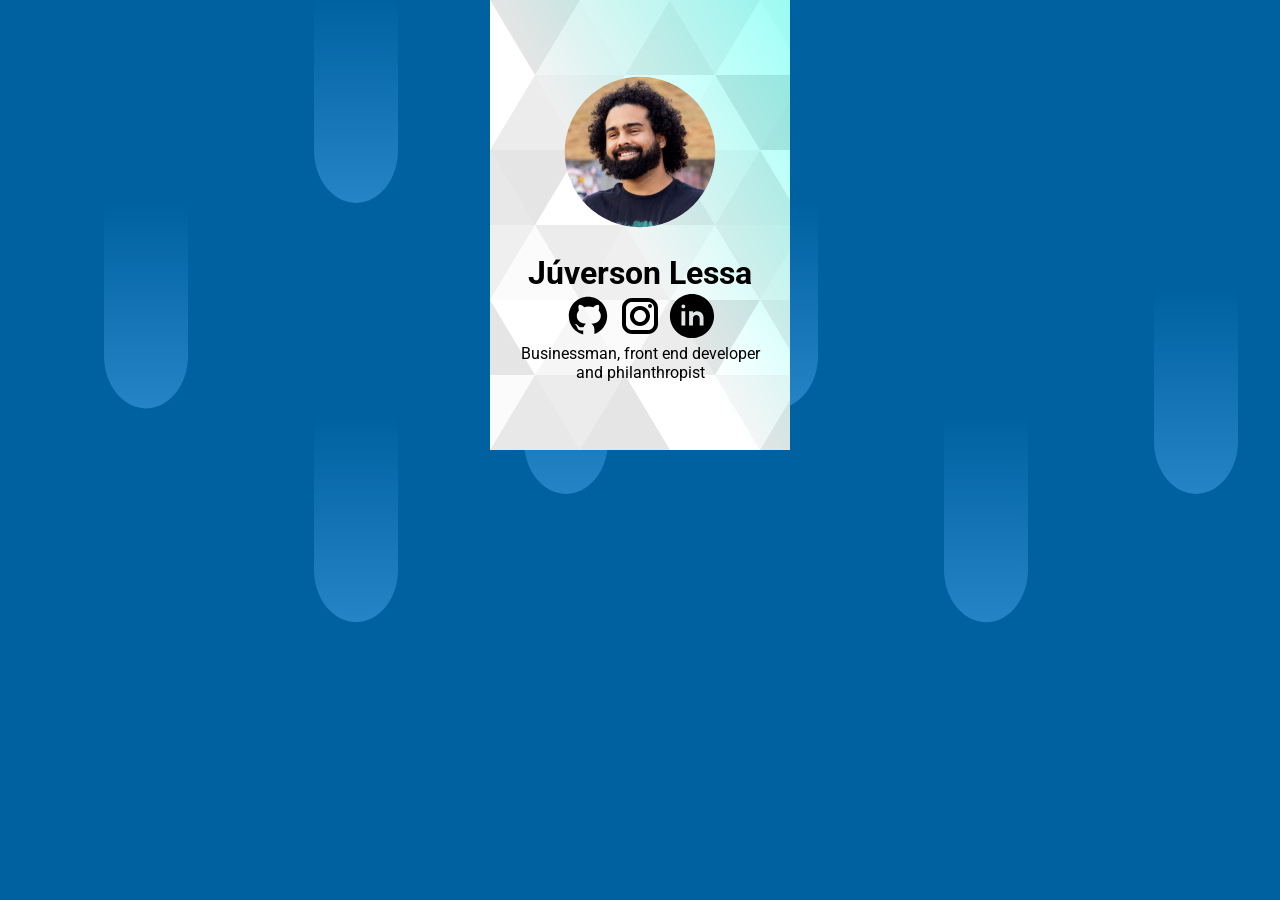
==== nlw7/index.html @ d4be8ca1 "first commit" ====
<!DOCTYPE html>

<html>
    <head>
        <title>NLW7</title>
        <link rel="stylesheet" href="style.css">
        <link rel="preconnect" href="https://fonts.googleapis.com">
        <link rel="preconnect" href="https://fonts.gstatic.com" crossorigin>
        <link href="https://fonts.googleapis.com/css2?family=Roboto:wght@700&display=swap" rel="stylesheet">
    </head>
    <body>
        <main>
            <div class="container">
                <div class="avatar">
                    <img src="images/FotoPerfil.svg" alt="Foto Pessoal" width="200px" height="200px" />
                </div>
                <h1>Júverson Lessa</h1>
                <a href="https://github.com/juversonlessa" target="_blank">                   
                    <img src="images/github.svg" alt="ícone github" />
                </a>
                <a href="https://instagram.com/juversonlessa" target="_blank">
                    <img src="images/instagram.svg" alt="ícone instagram" />
                </a>
                <a href="https://www.linkedin.com/in/j%C3%BAverson-lessa-3611581b5/" target="_blank">
                     <img src="images/linkedin.svg" alt="ícone linkedin"  />
                </a>
                <p>Businessman, front end developer and philanthropist</p>
            </div>
        </main>
    </body>
</html>
---- nlw7/style.css ----
*{
    margin: 0;
}

body {
    background: url(images/primaryBackground.svg);
    display: grid;
    place-items: center;
    font-family: 'Roboto', sans-serif;
}

main {
    background: url(images/background.svg);
    width: 300px;
    height: 450px;
}

.avatar {
    width: 100%;
    margin-top: 50px;
    clip-path: circle(33% at 50% 50%);
}

.container{
    max-width: 250px;
    margin-left: auto;
    margin-right: auto;
    text-align: center;
}

h1 {
    font-size: 2rem;
}

a {
    color: lightgray;
    text-decoration: none;
}
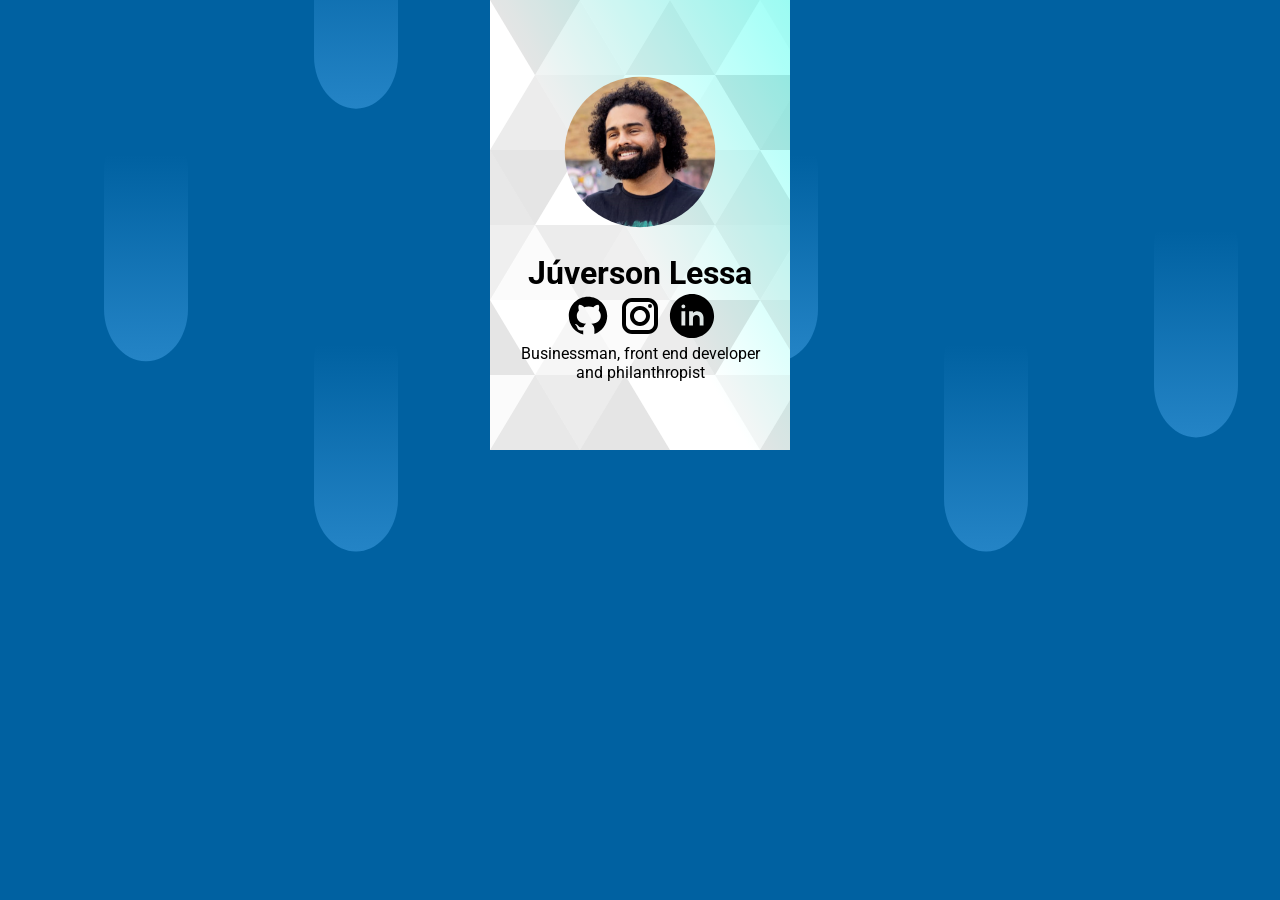
==== commit 157608a5: "commit vazio" ====
--- a/nlw7/index.html
+++ b/nlw7/index.html
@@ -8,6 +8,7 @@
         <link rel="preconnect" href="https://fonts.gstatic.com" crossorigin>
         <link href="https://fonts.googleapis.com/css2?family=Roboto:wght@700&display=swap" rel="stylesheet">
     </head>
+    
     <body>
         <main>
             <div class="container">
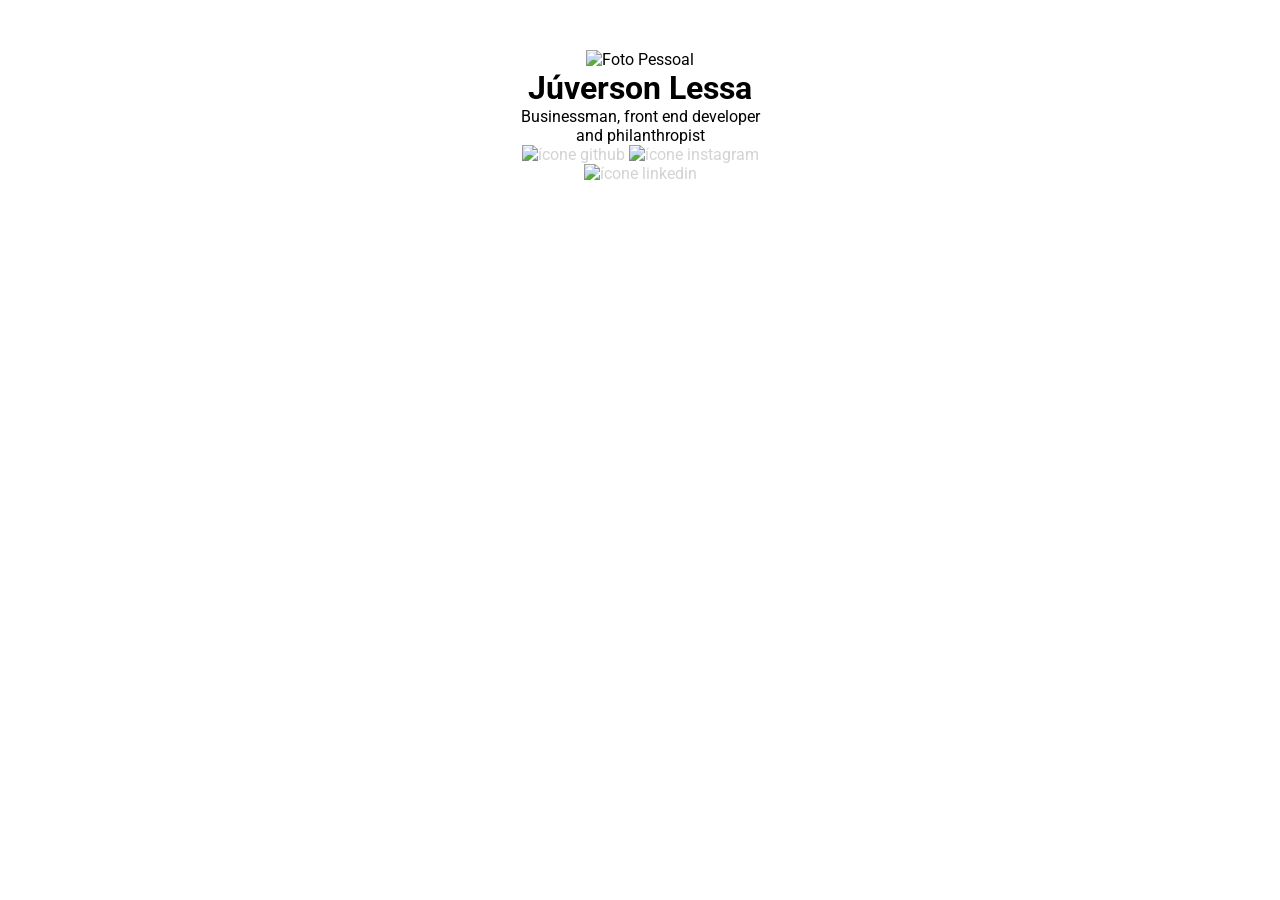
==== commit e8ef16ad: "JS changes" ====
--- a/nlw7/index.html
+++ b/nlw7/index.html
@@ -15,18 +15,44 @@
                 <div class="avatar">
                     <img src="images/FotoPerfil.svg" alt="Foto Pessoal" width="200px" height="200px" />
                 </div>
-                <h1>Júverson Lessa</h1>
-                <a href="https://github.com/juversonlessa" target="_blank">                   
-                    <img src="images/github.svg" alt="ícone github" />
-                </a>
-                <a href="https://instagram.com/juversonlessa" target="_blank">
-                    <img src="images/instagram.svg" alt="ícone instagram" />
-                </a>
-                <a href="https://www.linkedin.com/in/j%C3%BAverson-lessa-3611581b5/" target="_blank">
-                     <img src="images/linkedin.svg" alt="ícone linkedin"  />
-                </a>
+                <h1 id="userName">Júverson Lessa</h1>
                 <p>Businessman, front end developer and philanthropist</p>
+                <ul id="socialLinks">
+                    <li class="github">
+                        <a href="https://github.com/juversonlessa" target="_blank">                   
+                            <img src="images/github.svg" alt="ícone github" />
+                        </a>
+                    </li>
+                    <li class="instagram">
+                        <a href="https://instagram.com/juversonlessa" target="_blank">
+                            <img src="images/instagram.svg" alt="ícone instagram" />
+                        </a>
+                    </li>
+                    <li class="linkedin">
+                        <a href="https://www.linkedin.com/in/j%C3%BAverson-lessa-3611581b5/" target="_blank">
+                            <img src="images/linkedin.svg" alt="ícone linkedin"  />
+                        </a>
+                    </li>
+                </ul>
             </div>
         </main>
+        <script>
+            const links = {
+                github: "juversonlessa",
+                instagram: "juversonlessa",
+                linkedin: "juversonlessa",
+            }
+            
+            function changeSocialMediaLinks() {
+                for (let li of socialLinks.children){
+                   const social = li.getAttribute("class")
+                   li.children[0].href = "https://instagram.com/juversonlessa"
+                   // alert(li.children[0].href)
+                }
+            }
+
+            changeSocialMediaLinks()
+
+        </script>
     </body>
 </html>
--- a/nlw7/style.css
+++ b/nlw7/style.css
@@ -32,6 +32,18 @@
     font-size: 2rem;
 }
 
+ul {
+    margin-right: 0%;
+    margin-left: 0%;
+    padding: 0%;
+}
+
+li {
+    display: inline-block;
+    margin-left: auto;
+    margin-right: auto;
+}
+
 a {
     color: lightgray;
     text-decoration: none;
